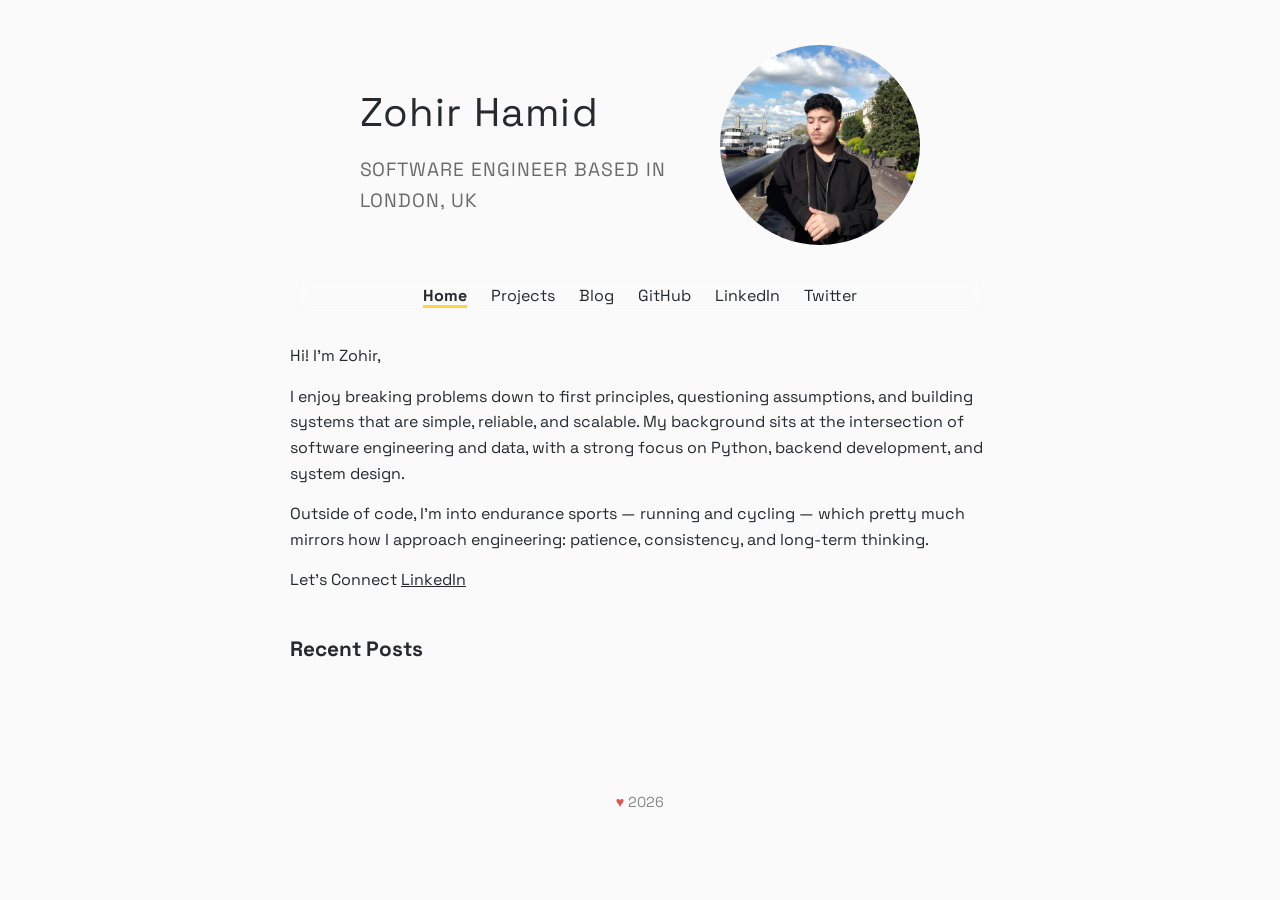
==== index.html @ b685f00c "deploy" ====
<!DOCTYPE html>
<html lang="en">
<head>
	<meta name="generator" content="Hugo 0.92.2" />
    <meta charset="UTF-8">
    <meta name="viewport" content="width=device-width, initial-scale=1.0">
    <title>Zohir Hamid | Zohir Hamid</title>
    <link href="https://fonts.googleapis.com/css2?family=Space+Grotesk:wght@400;700&display=swap" rel="stylesheet">
    <link rel="stylesheet" href="/style.css">
</head>
<body>
    <header>
        <div class="header-content">
            <div class="header-left">
                <h1>Zohir Hamid</h1>
                <h2>Software Engineer based in<br>London, UK</h2>
            </div>
            <div class="header-right">
                <img src="/img/profile.jpg" alt="Zohir Hamid">
            </div>
        </div>
    </header>

    <nav>
        
            <a href="/" class="active">Home</a>
        
            <a href="/projects/" >Projects</a>
        
            <a href="/blog/" >Blog</a>
        
            <a href="https://github.com/zohirhamid" >GitHub</a>
        
            <a href="https://www.linkedin.com/in/zohirhamid/" >LinkedIn</a>
        
            <a href="https://twitter.com/zohirhamid" >Twitter</a>
        
    </nav>

    <main>
        
<section>
    <p>Hi! I'm Zohir,</p>
    <p>I enjoy breaking problems down to first principles, questioning assumptions, and building systems that are simple, reliable, and scalable. My background sits at the intersection of software engineering and data, with a strong focus on Python, backend development, and system design.</p>
    <p>Outside of code, I’m into endurance sports — running and cycling — which pretty much mirrors how I approach engineering: patience, consistency, and long-term thinking.</p>
    <p>Let's Connect <a href="https://www.linkedin.com/in/zohirhamid/" target="_blank" rel="noopener noreferrer">LinkedIn</a></p>
</section>

<section>
    <h2>Recent Posts</h2>
    
        <p><a href="https://zohirhamid.github.io/blog/blogpost1/"></a></p>
    
</section>

    </main>

    <footer>
        <p><span class="heart">♥</span> 2026</p>
    </footer>
</body>
</html>
---- style.css ----
:root {
    --bg: #FAFAFA;
    --text: #262A2E;
    --width: 760px;
}

* {
    margin: 0;
    padding: 0;
    box-sizing: border-box;
}

html {
    max-width: var(--width);
    margin: 0 auto;
    padding: 10px 10px;
    background-color: var(--bg);
}

body {
    padding: 20px 20px;
    color: var(--text);
    font-family: 'Space Grotesk', sans-serif;
    line-height: 1.6;
}

a {
    color: var(--text);
}


/*  */
header {
    padding: 15px 15px 20px 15px;
}

.header-content {
    display: flex;
    justify-content: center;
    align-items: center;
    gap: 55px;
}

.header-left h1 {
    font-size: 2.5rem;
    font-weight: 400;
    letter-spacing: 0.03em;
    margin-bottom: 10px;
}

.header-left h2 {
    font-size: 1.2rem;
    font-weight: 400;
    letter-spacing: 0.05em;
    color: #6b6b6b;
    text-transform: uppercase;
}

.header-right img {
    width: 200px;
    height: 200px;
    border-radius: 50%;
    object-fit: cover;
    transition: filter 0.3s ease;
}

.header-right img:hover {
    filter: grayscale(0%);
}


nav {
    display: flex;
    gap: 20px;
    padding: 10px 0 10px 0;
    justify-content: center;
    gap: 24px;
    position: sticky;
    top: 0;
    background-color: rgba(250, 250, 250, 0);
    backdrop-filter: blur(10px);
    -webkit-backdrop-filter: blur(10px);
    z-index: 100;
}


nav a {
    text-decoration: none;
    font-weight: 400;
}

nav a:hover {
    font-weight: 700;
    text-decoration: underline;
    text-decoration-color: rgb(255, 212, 72);
    text-decoration-thickness: 3px;
    text-underline-offset: 4px;
}

nav a.active {
    font-weight: 700;
    text-decoration: underline;
    text-decoration-color: rgb(255, 212, 72);
    text-decoration-thickness: 3px;
    text-underline-offset: 4px;
}

/**/
main {
    padding: 25px 0;
}

main section {
    margin-bottom: 40px;
}

main p {
    margin-bottom: 15px;
}

main h2 {
    font-size: 1.3rem;
    margin-bottom: 15px;
}

main a {
    text-decoration: underline;
}

main a:hover {
    opacity: 0.7;
}


/* POSTS */
.post-card {
    padding-top: 20px;
}

.post-card:last-child {
    border-bottom: none;
}

.post-card h4 {
    font-size: 1.2rem;
    font-weight: 600;
    margin-bottom: 8px;
}

.post-card h4 a {
    text-decoration: none;
}

.post-card h4 a:hover {
    opacity: 0.6;
}

.post-excerpt {
    font-size: 0.95rem;
    color: #555;
    margin-bottom: 10px;
    line-height: 1.5;
}

.post-meta {
    font-size: 0.85rem;
    color: #888;
}

.categories {
    display: inline-flex;
    gap: 15px;
    padding: 15px 0;
    margin-bottom: 20px;
    flex-wrap: wrap;
    justify-content: center;
    border-top: 1px solid rgba(0,0,0,0.1);
    border-bottom: 1px solid rgba(0,0,0,0.1);
    width: 100%;
}

.category {
    font-size: 0.9rem;
    text-decoration: none;
    color: #666;
    transition: color 0.2s ease;
}

.category:hover {
    color: var(--text);
}

.category.active {
    color: var(--text);
    font-weight: 600;
}

/* Projects */
.projects-page {
    padding: 40px 0;
}

.project-card {
    display: grid;
    grid-template-columns: 140px 1fr;
    gap: 30px;
    padding: 35px 0;
    border-bottom: 1px solid rgba(0,0,0,0.06);
}

.project-card:first-child {
    padding-top: 0;
}

.project-card:last-child {
    border-bottom: none;
}

.project-image img {
    width: 140px;
    height: 140px;
    border-radius: 12px;
    object-fit: cover;
    box-shadow: 0 4px 20px rgba(0,0,0,0.08);
    transition: transform 0.3s ease, box-shadow 0.3s ease;
}

.project-image img:hover {
    transform: translateY(-3px);
    box-shadow: 0 8px 30px rgba(0,0,0,0.12);
}

.project-content {
    display: flex;
    flex-direction: column;
    justify-content: center;
}

.project-content h3 {
    font-size: 1.4rem;
    font-weight: 600;
    margin-bottom: 10px;
    letter-spacing: 0.01em;
}

.project-desc {
    font-size: 0.95rem;
    color: #555;
    line-height: 1.6;
    margin-bottom: 15px;
}

.project-tech {
    display: flex;
    flex-wrap: wrap;
    gap: 8px;
    margin-bottom: 18px;
}

.project-tech span {
    font-size: 0.75rem;
    padding: 4px 10px;
    background: rgba(0,0,0,0.05);
    border-radius: 20px;
    color: #666;
    letter-spacing: 0.02em;
}

.project-links {
    display: flex;
    gap: 20px;
}

.project-links a {
    font-size: 0.9rem;
    text-decoration: none;
    color: var(--text);
    font-weight: 500;
    transition: opacity 0.2s ease;
}

.project-links a:hover {
    opacity: 0.6;
}

/*POST*/
.post {
    padding: 40px 0;
}

.post-header {
    margin-bottom: 50px;
}

.back-link {
    display: inline-block;
    font-size: 0.9rem;
    color: #888;
    text-decoration: none;
    margin-bottom: 30px;
    transition: color 0.2s ease;
}

.back-link:hover {
    color: var(--text);
}

.post-header h1 {
    font-size: 2.4rem;
    font-weight: 600;
    line-height: 1.2;
    margin-bottom: 15px;
    letter-spacing: -0.02em;
}

.post-meta {
    font-size: 0.9rem;
    color: #888;
}

.post-meta .separator {
    margin: 0 8px;
}

.post-body {
    font-size: 1.05rem;
    line-height: 1.8;
}

.post-body h2 {
    font-size: 1.5rem;
    font-weight: 600;
    margin: 50px 0 20px 0;
    letter-spacing: -0.01em;
}

.post-body h3 {
    font-size: 1.2rem;
    font-weight: 600;
    margin: 40px 0 15px 0;
}

.post-body p {
    margin-bottom: 25px;
    color: #333;
}

.post-body a {
    color: var(--text);
    text-decoration: underline;
    text-underline-offset: 3px;
}

.post-body a:hover {
    opacity: 0.6;
}

.post-body ul,
.post-body ol {
    margin: 0 0 25px 25px;
}

.post-body li {
    margin-bottom: 10px;
    color: #333;
}

.post-body code {
    font-family: 'Fira Code', monospace;
    font-size: 0.9em;
    background: rgba(0,0,0,0.06);
    padding: 3px 7px;
    border-radius: 4px;
}

.post-body pre {
    background: #1a1a2e;
    color: #eee;
    padding: 25px;
    border-radius: 10px;
    overflow-x: auto;
    margin: 30px 0;
    line-height: 1.5;
}

.post-body pre code {
    background: none;
    padding: 0;
    font-size: 0.85rem;
}

.post-body blockquote {
    border-left: 3px solid var(--text);
    padding-left: 20px;
    margin: 30px 0;
    font-style: italic;
    color: #555;
}

.post-footer {
    margin-top: 60px;
    padding-top: 30px;
    border-top: 1px solid rgba(0,0,0,0.08);
    text-align: center;
}

.post-footer p {
    font-size: 0.95rem;
    color: #666;
}

.post-footer a {
    color: var(--text);
    text-decoration: underline;
}

.post-footer {
    margin-top: 60px;
    padding-top: 30px;
    border-top: 1px solid rgba(0,0,0,0.08);
}

.post-nav {
    display: flex;
    justify-content: space-between;
    gap: 20px;
}

.post-nav-link {
    text-decoration: none;
    flex: 1;
}

.post-nav-link.empty {
    visibility: hidden;
}

.post-nav-link.prev {
    text-align: left;
}

.post-nav-link.next {
    text-align: right;
}

.post-nav-label {
    display: block;
    font-size: 0.85rem;
    color: #888;
    margin-bottom: 5px;
}

.post-nav-title {
    display: block;
    font-size: 1rem;
    color: var(--text);
    font-weight: 500;
}

.post-nav-link:hover .post-nav-title {
    opacity: 0.6;
}

/* FOOTER */
footer {
    padding: 60px 0 40px 0;
    text-align: center;
}

footer p {
    font-size: 0.9rem;
    color: #888;
}

.heart {
    color: #e25555;
}

/* MOBILE */
@media (max-width: 600px) {
    html {
        padding: 10px 15px;
    }

    body {
        padding: 10px 10px;
    }

    header {
        padding: 10px 10px 15px 10px;
    }

    .header-content {
        flex-direction: column;
        gap: 20px;
        text-align: center;
    }

    .header-left h1 {
        font-size: 1.8rem;
    }

    .header-left h2 {
        font-size: 1rem;
    }

    .header-right img {
        width: 140px;
        height: 140px;
    }

    nav {
        gap: 15px;
        flex-wrap: wrap;
        justify-content: center;
    }

    main {
        padding: 15px 0;
    }

    main h2 {
        font-size: 1.1rem;
    }

    .categories {
        gap: 10px;
    }

    .category {
        font-size: 0.8rem;
    }

    .post-card h4 {
        font-size: 1.05rem;
    }

    .post-excerpt {
        font-size: 0.9rem;
    }

    .project-card {
        grid-template-columns: 1fr;
        gap: 15px;
    }

    .project-image img {
        width: 100%;
        height: 180px;
    }

    .project-content h3 {
        font-size: 1.2rem;
    }

    .project-desc {
        font-size: 0.9rem;
    }

    .post-header h1 {
        font-size: 1.7rem;
    }

    .post-body {
        font-size: 1rem;
    }

    .post-body h2 {
        font-size: 1.3rem;
    }

    .post-body h3 {
        font-size: 1.1rem;
    }

    .post-body pre {
        padding: 15px;
        font-size: 0.8rem;
    }

    .post-nav {
        flex-direction: column;
        gap: 15px;
    }

    .post-nav-link.next {
        text-align: left;
    }

    footer {
        padding: 40px 0 30px 0;
    }
}
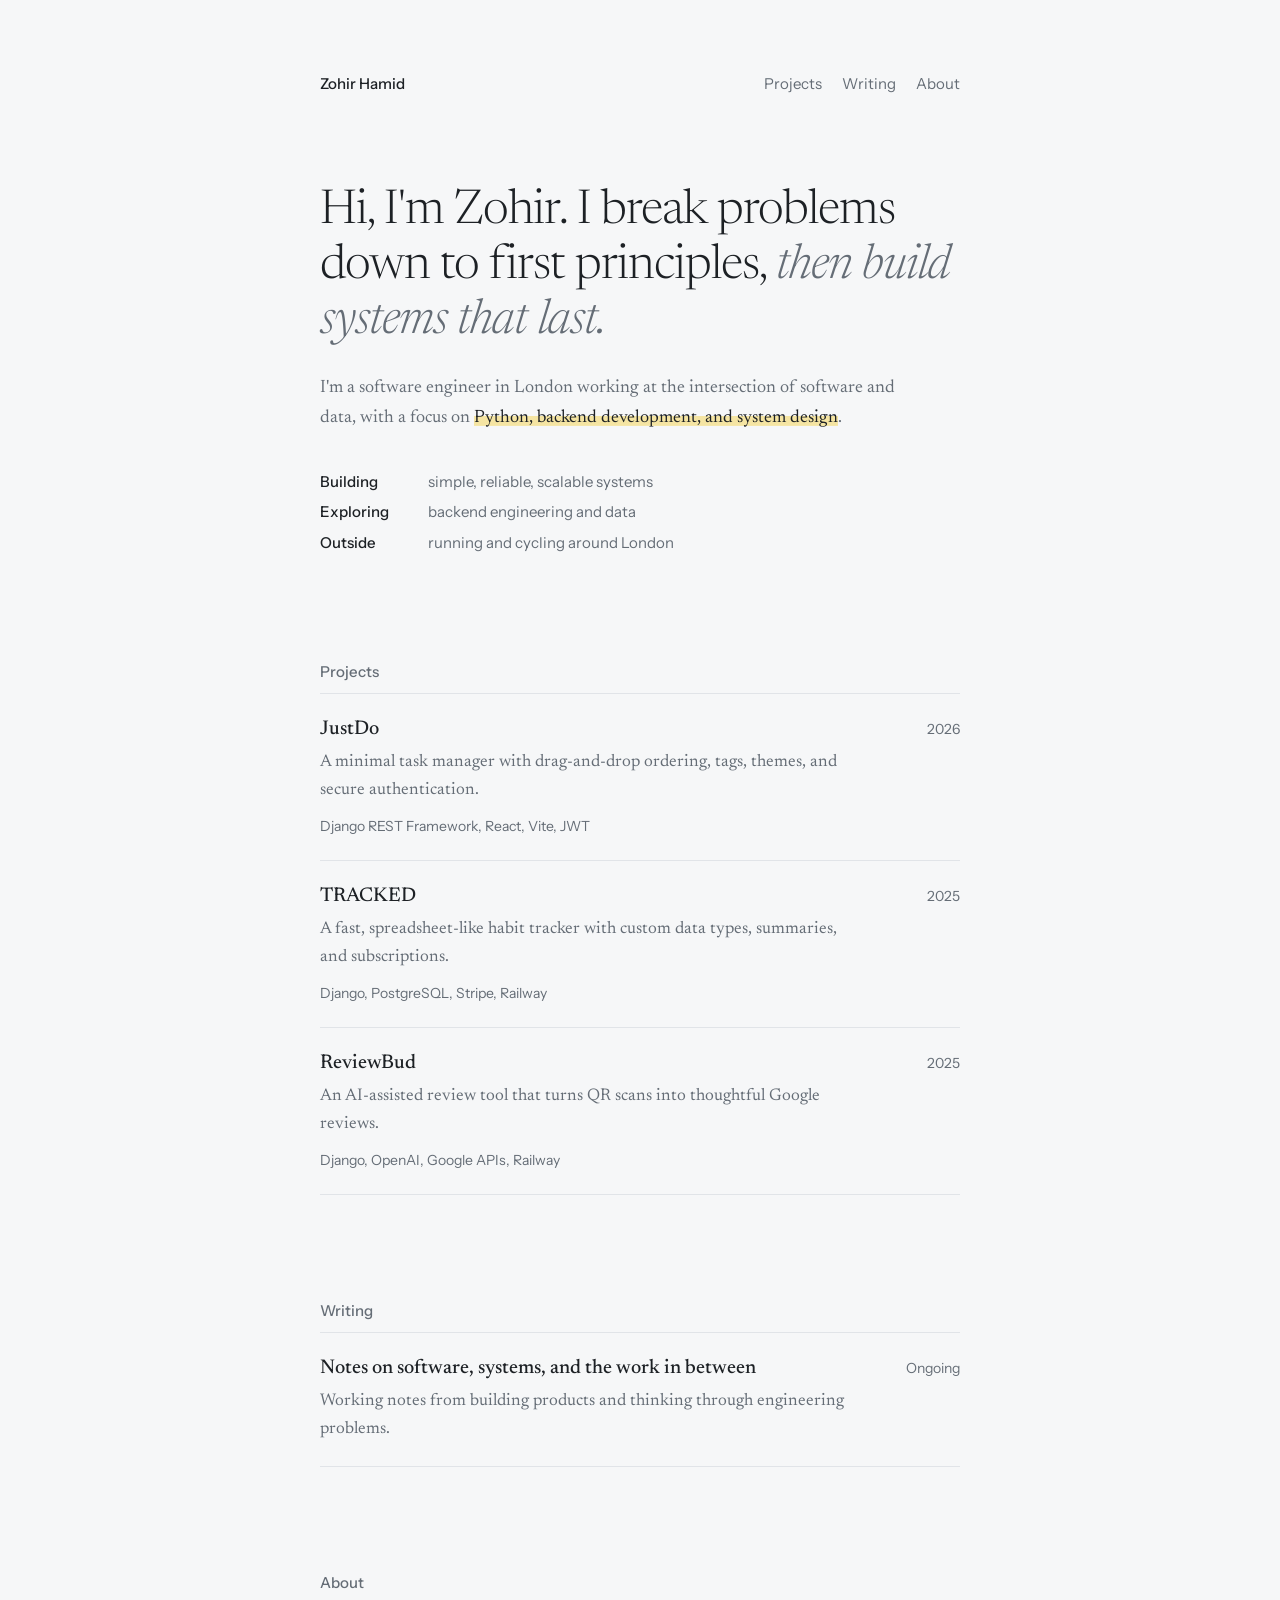
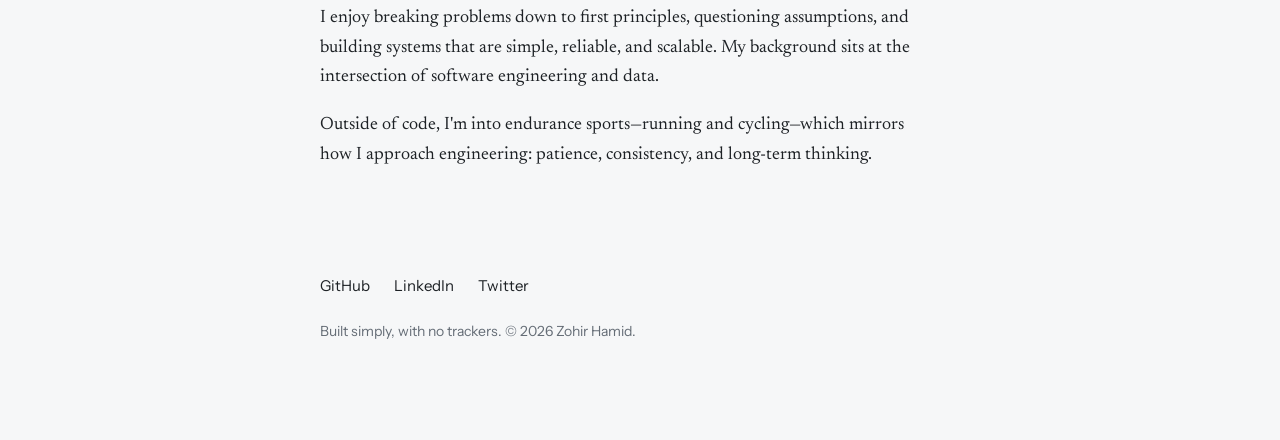
==== commit 6f84439f: "Redesign portfolio frontend" ====
--- a/index.html
+++ b/index.html
@@ -1,62 +1,91 @@
-<!DOCTYPE html>
+<!doctype html>
 <html lang="en">
 <head>
-	<meta name="generator" content="Hugo 0.92.2" />
-    <meta charset="UTF-8">
-    <meta name="viewport" content="width=device-width, initial-scale=1.0">
-    <title>Zohir Hamid | Zohir Hamid</title>
-    <link href="https://fonts.googleapis.com/css2?family=Space+Grotesk:wght@400;700&display=swap" rel="stylesheet">
-    <link rel="stylesheet" href="/style.css">
+  <meta charset="utf-8">
+  <meta name="viewport" content="width=device-width, initial-scale=1, viewport-fit=cover">
+  <meta name="description" content="Zohir Hamid is a software engineer in London focused on Python, backend development, data, and system design.">
+  <title>Zohir Hamid — Software Engineer</title>
+  <link rel="preconnect" href="https://fonts.googleapis.com">
+  <link rel="preconnect" href="https://fonts.gstatic.com" crossorigin>
+  <link href="https://fonts.googleapis.com/css2?family=Instrument+Sans:wght@400;500&family=Newsreader:ital,opsz,wght@0,6..72,300;0,6..72,400;0,6..72,500;1,6..72,300&display=swap" rel="stylesheet">
+  <link rel="stylesheet" href="/style.css">
 </head>
 <body>
-    <header>
-        <div class="header-content">
-            <div class="header-left">
-                <h1>Zohir Hamid</h1>
-                <h2>Software Engineer based in<br>London, UK</h2>
-            </div>
-            <div class="header-right">
-                <img src="/img/profile.jpg" alt="Zohir Hamid">
-            </div>
-        </div>
+  <div class="wrap">
+    <header class="site-header">
+      <a class="site-name" href="/" aria-current="page">Zohir Hamid</a>
+      <nav class="site-nav" aria-label="Main navigation">
+        <a href="#projects">Projects</a>
+        <a href="#writing">Writing</a>
+        <a href="#about">About</a>
+      </nav>
     </header>
 
-    <nav>
-        
-            <a href="/" class="active">Home</a>
-        
-            <a href="/projects/" >Projects</a>
-        
-            <a href="/blog/" >Blog</a>
-        
-            <a href="https://github.com/zohirhamid" >GitHub</a>
-        
-            <a href="https://www.linkedin.com/in/zohirhamid/" >LinkedIn</a>
-        
-            <a href="https://twitter.com/zohirhamid" >Twitter</a>
-        
-    </nav>
+    <main>
+      <div class="intro">
+        <h1>Hi, I'm Zohir. I break problems down to first principles, <em>then build systems that last.</em></h1>
+        <p class="lede">I'm a software engineer in London working at the intersection of software and data, with a focus on <span class="highlight">Python, backend development, and system design</span>.</p>
+        <ul class="lately" aria-label="At a glance">
+          <li><b>Building</b><span>simple, reliable, scalable systems</span></li>
+          <li><b>Exploring</b><span>backend engineering and data</span></li>
+          <li><b>Outside</b><span>running and cycling around London</span></li>
+        </ul>
+      </div>
 
-    <main>
-        
-<section>
-    <p>Hi! I'm Zohir,</p>
-    <p>I enjoy breaking problems down to first principles, questioning assumptions, and building systems that are simple, reliable, and scalable. My background sits at the intersection of software engineering and data, with a strong focus on Python, backend development, and system design.</p>
-    <p>Outside of code, I’m into endurance sports — running and cycling — which pretty much mirrors how I approach engineering: patience, consistency, and long-term thinking.</p>
-    <p>Let's Connect <a href="https://www.linkedin.com/in/zohirhamid/" target="_blank" rel="noopener noreferrer">LinkedIn</a></p>
-</section>
+      <section class="content-section" id="projects">
+        <h2 class="section-label">Projects</h2>
+        <a class="row" href="/projects/justdo/">
+          <div class="row-top">
+            <h3><span class="row-title">JustDo</span></h3>
+            <span class="row-meta">2026</span>
+          </div>
+          <p>A minimal task manager with drag-and-drop ordering, tags, themes, and secure authentication.</p>
+          <div class="row-stack">Django REST Framework, React, Vite, JWT</div>
+        </a>
+        <a class="row" href="/projects/tracked/">
+          <div class="row-top">
+            <h3><span class="row-title">TRACKED</span></h3>
+            <span class="row-meta">2025</span>
+          </div>
+          <p>A fast, spreadsheet-like habit tracker with custom data types, summaries, and subscriptions.</p>
+          <div class="row-stack">Django, PostgreSQL, Stripe, Railway</div>
+        </a>
+        <a class="row" href="/projects/reviewbud/">
+          <div class="row-top">
+            <h3><span class="row-title">ReviewBud</span></h3>
+            <span class="row-meta">2025</span>
+          </div>
+          <p>An AI-assisted review tool that turns QR scans into thoughtful Google reviews.</p>
+          <div class="row-stack">Django, OpenAI, Google APIs, Railway</div>
+        </a>
+      </section>
 
-<section>
-    <h2>Recent Posts</h2>
-    
-        <p><a href="https://zohirhamid.github.io/blog/blogpost1/"></a></p>
-    
-</section>
+      <section class="content-section" id="writing">
+        <h2 class="section-label">Writing</h2>
+        <a class="row" href="/blog/">
+          <div class="row-top">
+            <h3><span class="row-title">Notes on software, systems, and the work in between</span></h3>
+            <span class="row-meta">Ongoing</span>
+          </div>
+          <p>Working notes from building products and thinking through engineering problems.</p>
+        </a>
+      </section>
 
+      <section class="content-section about-copy" id="about">
+        <h2 class="section-label">About</h2>
+        <p>I enjoy breaking problems down to first principles, questioning assumptions, and building systems that are simple, reliable, and scalable. My background sits at the intersection of software engineering and data.</p>
+        <p>Outside of code, I'm into endurance sports—running and cycling—which mirrors how I approach engineering: patience, consistency, and long-term thinking.</p>
+      </section>
     </main>
 
-    <footer>
-        <p><span class="heart">♥</span> 2026</p>
+    <footer class="site-footer">
+      <div class="footer-links">
+        <a href="https://github.com/zohirhamid" target="_blank" rel="noopener noreferrer">GitHub</a>
+        <a href="https://www.linkedin.com/in/zohirhamid/" target="_blank" rel="noopener noreferrer">LinkedIn</a>
+        <a href="https://twitter.com/zohirhamid" target="_blank" rel="noopener noreferrer">Twitter</a>
+      </div>
+      <small>Built simply, with no trackers. © 2026 Zohir Hamid.</small>
     </footer>
+  </div>
 </body>
-</html>+</html>
--- a/style.css
+++ b/style.css
@@ -1,593 +1,431 @@
 :root {
-    --bg: #FAFAFA;
-    --text: #262A2E;
-    --width: 760px;
-}
-
-* {
-    margin: 0;
-    padding: 0;
-    box-sizing: border-box;
+  --bg: #f6f7f8;
+  --ink: #1d2125;
+  --muted: #656d76;
+  --line: #e1e4e8;
+  --accent: #2f5d62;
+  --highlight: rgb(244 214 92 / 55%);
+  --serif: "Newsreader", Georgia, "Times New Roman", serif;
+  --sans: "Instrument Sans", system-ui, -apple-system, "Segoe UI", sans-serif;
+  box-sizing: border-box;
+  color-scheme: light dark;
+  padding-top: env(safe-area-inset-top, 0);
+  padding-bottom: env(safe-area-inset-bottom, 0);
+}
+
+@media (prefers-color-scheme: dark) {
+  :root {
+    --bg: #16191c;
+    --ink: #e6e8ea;
+    --muted: #9aa1a9;
+    --line: #2a2f34;
+    --accent: #8dbfc4;
+    --highlight: rgb(214 176 52 / 40%);
+  }
 }
 
 html {
-    max-width: var(--width);
-    margin: 0 auto;
-    padding: 10px 10px;
-    background-color: var(--bg);
+  scroll-behavior: smooth;
+  scroll-padding-top: max(24px, env(safe-area-inset-top, 0));
+}
+
+*,
+*::before,
+*::after {
+  box-sizing: inherit;
 }
 
 body {
-    padding: 20px 20px;
-    color: var(--text);
-    font-family: 'Space Grotesk', sans-serif;
-    line-height: 1.6;
+  margin: 0;
+  background: var(--bg);
+  color: var(--ink);
+  font-family: var(--serif);
+  font-size: 18px;
+  line-height: 1.65;
+  -webkit-font-smoothing: antialiased;
 }
 
 a {
-    color: var(--text);
-}
-
-
-/*  */
-header {
-    padding: 15px 15px 20px 15px;
-}
-
-.header-content {
-    display: flex;
-    justify-content: center;
-    align-items: center;
-    gap: 55px;
-}
-
-.header-left h1 {
-    font-size: 2.5rem;
-    font-weight: 400;
-    letter-spacing: 0.03em;
-    margin-bottom: 10px;
-}
-
-.header-left h2 {
-    font-size: 1.2rem;
-    font-weight: 400;
-    letter-spacing: 0.05em;
-    color: #6b6b6b;
-    text-transform: uppercase;
-}
-
-.header-right img {
-    width: 200px;
-    height: 200px;
-    border-radius: 50%;
-    object-fit: cover;
-    transition: filter 0.3s ease;
-}
-
-.header-right img:hover {
-    filter: grayscale(0%);
-}
-
-
-nav {
-    display: flex;
-    gap: 20px;
-    padding: 10px 0 10px 0;
-    justify-content: center;
-    gap: 24px;
-    position: sticky;
-    top: 0;
-    background-color: rgba(250, 250, 250, 0);
-    backdrop-filter: blur(10px);
-    -webkit-backdrop-filter: blur(10px);
-    z-index: 100;
-}
-
-
-nav a {
-    text-decoration: none;
-    font-weight: 400;
-}
-
-nav a:hover {
-    font-weight: 700;
-    text-decoration: underline;
-    text-decoration-color: rgb(255, 212, 72);
-    text-decoration-thickness: 3px;
-    text-underline-offset: 4px;
-}
-
-nav a.active {
-    font-weight: 700;
-    text-decoration: underline;
-    text-decoration-color: rgb(255, 212, 72);
-    text-decoration-thickness: 3px;
-    text-underline-offset: 4px;
-}
-
-/**/
-main {
-    padding: 25px 0;
-}
-
-main section {
-    margin-bottom: 40px;
-}
-
-main p {
-    margin-bottom: 15px;
-}
-
-main h2 {
-    font-size: 1.3rem;
-    margin-bottom: 15px;
-}
-
-main a {
-    text-decoration: underline;
-}
-
-main a:hover {
-    opacity: 0.7;
-}
-
-
-/* POSTS */
-.post-card {
-    padding-top: 20px;
-}
-
-.post-card:last-child {
-    border-bottom: none;
-}
-
-.post-card h4 {
-    font-size: 1.2rem;
-    font-weight: 600;
-    margin-bottom: 8px;
-}
-
-.post-card h4 a {
-    text-decoration: none;
-}
-
-.post-card h4 a:hover {
-    opacity: 0.6;
-}
-
-.post-excerpt {
-    font-size: 0.95rem;
-    color: #555;
-    margin-bottom: 10px;
-    line-height: 1.5;
-}
-
-.post-meta {
-    font-size: 0.85rem;
-    color: #888;
-}
-
-.categories {
-    display: inline-flex;
-    gap: 15px;
-    padding: 15px 0;
-    margin-bottom: 20px;
+  color: inherit;
+  text-decoration-color: var(--line);
+  text-decoration-thickness: 1px;
+  text-underline-offset: 4px;
+}
+
+a:focus-visible {
+  border-radius: 2px;
+  outline: 2px solid var(--accent);
+  outline-offset: 4px;
+}
+
+.wrap {
+  width: min(100% - 48px, 640px);
+  margin-inline: auto;
+  padding-block: 72px 96px;
+}
+
+.site-header {
+  display: flex;
+  align-items: baseline;
+  justify-content: space-between;
+  gap: 24px;
+  margin-bottom: 88px;
+  font-family: var(--sans);
+  font-size: 15px;
+}
+
+.site-name {
+  font-weight: 500;
+  text-decoration: none;
+}
+
+.site-nav {
+  display: flex;
+  gap: 20px;
+  color: var(--muted);
+}
+
+.site-nav a,
+.site-footer a,
+.text-link,
+.back-link {
+  background: linear-gradient(var(--highlight), var(--highlight)) no-repeat 0 92% / 0 55%;
+  text-decoration: none;
+  transition: background-size 180ms ease, color 180ms ease;
+}
+
+.site-nav a:hover,
+.site-nav a[aria-current="page"],
+.site-footer a:hover,
+.text-link:hover,
+.back-link:hover {
+  color: var(--ink);
+  background-size: 100% 55%;
+}
+
+h1 {
+  max-width: 15em;
+  margin: 0 0 24px;
+  font-size: clamp(34px, 6.5vw, 48px);
+  font-weight: 300;
+  letter-spacing: -0.02em;
+  line-height: 1.15;
+}
+
+h1 em {
+  color: var(--muted);
+  font-weight: 300;
+}
+
+.page-intro {
+  max-width: 34em;
+  margin: 0;
+  color: var(--muted);
+}
+
+.lede {
+  max-width: 34em;
+  margin: 0 0 36px;
+  color: var(--muted);
+}
+
+.highlight {
+  color: var(--ink);
+  background: linear-gradient(var(--highlight), var(--highlight)) no-repeat 0 92% / 100% 55%;
+}
+
+.lately {
+  display: grid;
+  gap: 6px;
+  margin: 0;
+  padding: 0;
+  color: var(--muted);
+  font-family: var(--sans);
+  font-size: 15px;
+  list-style: none;
+}
+
+.lately li {
+  display: grid;
+  grid-template-columns: 96px 1fr;
+  gap: 12px;
+}
+
+.lately b {
+  color: var(--ink);
+  font-weight: 500;
+}
+
+.content-section {
+  margin-top: 104px;
+}
+
+.section-label {
+  margin: 0 0 8px;
+  color: var(--muted);
+  font-family: var(--sans);
+  font-size: 15px;
+  font-weight: 500;
+}
+
+.row {
+  position: relative;
+  display: block;
+  padding: 22px 0;
+  border-top: 1px solid var(--line);
+  color: inherit;
+  text-decoration: none;
+}
+
+.row:last-child {
+  border-bottom: 1px solid var(--line);
+}
+
+.row-top {
+  display: flex;
+  align-items: baseline;
+  justify-content: space-between;
+  gap: 16px;
+}
+
+.row h2,
+.row h3 {
+  margin: 0;
+  font-size: 20px;
+  font-weight: 500;
+  line-height: 1.35;
+}
+
+.row-title {
+  background: linear-gradient(var(--highlight), var(--highlight)) no-repeat 0 92% / 0 55%;
+  transition: background-size 180ms ease;
+}
+
+.row:hover .row-title,
+.row:focus-visible .row-title {
+  background-size: 100% 55%;
+}
+
+.row-meta,
+.row-stack,
+.eyebrow,
+.article-meta {
+  color: var(--muted);
+  font-family: var(--sans);
+  font-size: 14px;
+}
+
+.row-meta {
+  white-space: nowrap;
+}
+
+.row p {
+  max-width: 32em;
+  margin: 6px 0 0;
+  color: var(--muted);
+  font-size: 17px;
+}
+
+.row-stack {
+  margin-top: 10px;
+}
+
+.about-copy p {
+  max-width: 34em;
+  margin: 0 0 18px;
+}
+
+.about-copy p:last-child {
+  margin-bottom: 0;
+}
+
+.site-footer {
+  margin-top: 104px;
+  color: var(--muted);
+  font-family: var(--sans);
+  font-size: 15px;
+}
+
+.footer-links {
+  display: flex;
+  flex-wrap: wrap;
+  gap: 8px 24px;
+  margin-bottom: 20px;
+}
+
+.site-footer a {
+  color: var(--ink);
+}
+
+.site-footer small {
+  font-size: 14px;
+}
+
+.page-heading {
+  margin-bottom: 56px;
+}
+
+.page-heading h1 {
+  margin-bottom: 16px;
+}
+
+.empty-state {
+  padding: 24px 0;
+  border-block: 1px solid var(--line);
+  color: var(--muted);
+}
+
+.empty-state p {
+  margin: 0;
+}
+
+.article-header {
+  margin-bottom: 48px;
+}
+
+.back-link {
+  display: inline-block;
+  margin-bottom: 32px;
+  color: var(--muted);
+  font-family: var(--sans);
+  font-size: 14px;
+}
+
+.article-header h1 {
+  margin-bottom: 12px;
+}
+
+.article-meta {
+  display: flex;
+  flex-wrap: wrap;
+  gap: 6px;
+}
+
+.project-figure {
+  margin: 0 0 48px;
+  overflow: hidden;
+  border: 1px solid var(--line);
+  border-radius: 10px;
+  background: var(--line);
+}
+
+.project-figure img {
+  display: block;
+  width: 100%;
+  height: auto;
+}
+
+.article-body {
+  max-width: 34em;
+}
+
+.article-body h2 {
+  margin: 48px 0 12px;
+  font-family: var(--sans);
+  font-size: 15px;
+  font-weight: 500;
+}
+
+.article-body p {
+  margin: 0 0 20px;
+}
+
+.article-body a {
+  color: var(--accent);
+}
+
+.article-nav {
+  display: grid;
+  grid-template-columns: 1fr 1fr;
+  gap: 24px;
+  margin-top: 72px;
+  padding-top: 20px;
+  border-top: 1px solid var(--line);
+  font-family: var(--sans);
+  font-size: 14px;
+}
+
+.article-nav a {
+  text-decoration: none;
+}
+
+.article-nav a:last-child {
+  text-align: right;
+}
+
+.nav-label {
+  display: block;
+  margin-bottom: 2px;
+  color: var(--muted);
+  font-size: 13px;
+}
+
+.nav-title {
+  color: var(--ink);
+}
+
+@media (max-width: 520px) {
+  body {
+    font-size: 17px;
+  }
+
+  .wrap {
+    width: min(100% - 40px, 640px);
+    padding-top: 40px;
+  }
+
+  .site-header {
+    align-items: flex-start;
+    margin-bottom: 56px;
+  }
+
+  .site-nav {
     flex-wrap: wrap;
-    justify-content: center;
-    border-top: 1px solid rgba(0,0,0,0.1);
-    border-bottom: 1px solid rgba(0,0,0,0.1);
-    width: 100%;
-}
-
-.category {
-    font-size: 0.9rem;
-    text-decoration: none;
-    color: #666;
-    transition: color 0.2s ease;
-}
-
-.category:hover {
-    color: var(--text);
-}
-
-.category.active {
-    color: var(--text);
-    font-weight: 600;
-}
-
-/* Projects */
-.projects-page {
-    padding: 40px 0;
-}
-
-.project-card {
-    display: grid;
-    grid-template-columns: 140px 1fr;
-    gap: 30px;
-    padding: 35px 0;
-    border-bottom: 1px solid rgba(0,0,0,0.06);
-}
-
-.project-card:first-child {
-    padding-top: 0;
-}
-
-.project-card:last-child {
-    border-bottom: none;
-}
-
-.project-image img {
-    width: 140px;
-    height: 140px;
-    border-radius: 12px;
-    object-fit: cover;
-    box-shadow: 0 4px 20px rgba(0,0,0,0.08);
-    transition: transform 0.3s ease, box-shadow 0.3s ease;
-}
-
-.project-image img:hover {
-    transform: translateY(-3px);
-    box-shadow: 0 8px 30px rgba(0,0,0,0.12);
-}
-
-.project-content {
-    display: flex;
+    justify-content: flex-end;
+    gap: 4px 14px;
+  }
+
+  .content-section,
+  .site-footer {
+    margin-top: 80px;
+  }
+
+  .row-top {
+    align-items: flex-start;
     flex-direction: column;
-    justify-content: center;
-}
-
-.project-content h3 {
-    font-size: 1.4rem;
-    font-weight: 600;
-    margin-bottom: 10px;
-    letter-spacing: 0.01em;
-}
-
-.project-desc {
-    font-size: 0.95rem;
-    color: #555;
-    line-height: 1.6;
-    margin-bottom: 15px;
-}
-
-.project-tech {
-    display: flex;
-    flex-wrap: wrap;
-    gap: 8px;
-    margin-bottom: 18px;
-}
-
-.project-tech span {
-    font-size: 0.75rem;
-    padding: 4px 10px;
-    background: rgba(0,0,0,0.05);
-    border-radius: 20px;
-    color: #666;
-    letter-spacing: 0.02em;
-}
-
-.project-links {
-    display: flex;
-    gap: 20px;
-}
-
-.project-links a {
-    font-size: 0.9rem;
-    text-decoration: none;
-    color: var(--text);
-    font-weight: 500;
-    transition: opacity 0.2s ease;
-}
-
-.project-links a:hover {
-    opacity: 0.6;
-}
-
-/*POST*/
-.post {
-    padding: 40px 0;
-}
-
-.post-header {
-    margin-bottom: 50px;
-}
-
-.back-link {
-    display: inline-block;
-    font-size: 0.9rem;
-    color: #888;
-    text-decoration: none;
-    margin-bottom: 30px;
-    transition: color 0.2s ease;
-}
-
-.back-link:hover {
-    color: var(--text);
-}
-
-.post-header h1 {
-    font-size: 2.4rem;
-    font-weight: 600;
-    line-height: 1.2;
-    margin-bottom: 15px;
-    letter-spacing: -0.02em;
-}
-
-.post-meta {
-    font-size: 0.9rem;
-    color: #888;
-}
-
-.post-meta .separator {
-    margin: 0 8px;
-}
-
-.post-body {
-    font-size: 1.05rem;
-    line-height: 1.8;
-}
-
-.post-body h2 {
-    font-size: 1.5rem;
-    font-weight: 600;
-    margin: 50px 0 20px 0;
-    letter-spacing: -0.01em;
-}
-
-.post-body h3 {
-    font-size: 1.2rem;
-    font-weight: 600;
-    margin: 40px 0 15px 0;
-}
-
-.post-body p {
-    margin-bottom: 25px;
-    color: #333;
-}
-
-.post-body a {
-    color: var(--text);
-    text-decoration: underline;
-    text-underline-offset: 3px;
-}
-
-.post-body a:hover {
-    opacity: 0.6;
-}
-
-.post-body ul,
-.post-body ol {
-    margin: 0 0 25px 25px;
-}
-
-.post-body li {
-    margin-bottom: 10px;
-    color: #333;
-}
-
-.post-body code {
-    font-family: 'Fira Code', monospace;
-    font-size: 0.9em;
-    background: rgba(0,0,0,0.06);
-    padding: 3px 7px;
-    border-radius: 4px;
-}
-
-.post-body pre {
-    background: #1a1a2e;
-    color: #eee;
-    padding: 25px;
-    border-radius: 10px;
-    overflow-x: auto;
-    margin: 30px 0;
-    line-height: 1.5;
-}
-
-.post-body pre code {
-    background: none;
-    padding: 0;
-    font-size: 0.85rem;
-}
-
-.post-body blockquote {
-    border-left: 3px solid var(--text);
-    padding-left: 20px;
-    margin: 30px 0;
-    font-style: italic;
-    color: #555;
-}
-
-.post-footer {
-    margin-top: 60px;
-    padding-top: 30px;
-    border-top: 1px solid rgba(0,0,0,0.08);
-    text-align: center;
-}
-
-.post-footer p {
-    font-size: 0.95rem;
-    color: #666;
-}
-
-.post-footer a {
-    color: var(--text);
-    text-decoration: underline;
-}
-
-.post-footer {
-    margin-top: 60px;
-    padding-top: 30px;
-    border-top: 1px solid rgba(0,0,0,0.08);
-}
-
-.post-nav {
-    display: flex;
-    justify-content: space-between;
-    gap: 20px;
-}
-
-.post-nav-link {
-    text-decoration: none;
-    flex: 1;
-}
-
-.post-nav-link.empty {
-    visibility: hidden;
-}
-
-.post-nav-link.prev {
-    text-align: left;
-}
-
-.post-nav-link.next {
-    text-align: right;
-}
-
-.post-nav-label {
-    display: block;
-    font-size: 0.85rem;
-    color: #888;
-    margin-bottom: 5px;
-}
-
-.post-nav-title {
-    display: block;
-    font-size: 1rem;
-    color: var(--text);
-    font-weight: 500;
-}
-
-.post-nav-link:hover .post-nav-title {
-    opacity: 0.6;
-}
-
-/* FOOTER */
-footer {
-    padding: 60px 0 40px 0;
-    text-align: center;
-}
-
-footer p {
-    font-size: 0.9rem;
-    color: #888;
-}
-
-.heart {
-    color: #e25555;
-}
-
-/* MOBILE */
-@media (max-width: 600px) {
-    html {
-        padding: 10px 15px;
+    gap: 2px;
+  }
+
+  .lately li {
+    grid-template-columns: 80px 1fr;
+  }
+}
+
+@media (prefers-reduced-motion: no-preference) {
+  .intro > h1,
+  .intro > .lede,
+  .intro > .lately,
+  .page-heading {
+    animation: rise 700ms cubic-bezier(0.2, 0.7, 0.2, 1) both;
+  }
+
+  .intro > .lede {
+    animation-delay: 80ms;
+  }
+
+  .intro > .lately {
+    animation-delay: 160ms;
+  }
+
+  @keyframes rise {
+    from {
+      opacity: 0;
+      transform: translateY(8px);
     }
 
-    body {
-        padding: 10px 10px;
+    to {
+      opacity: 1;
+      transform: none;
     }
-
-    header {
-        padding: 10px 10px 15px 10px;
-    }
-
-    .header-content {
-        flex-direction: column;
-        gap: 20px;
-        text-align: center;
-    }
-
-    .header-left h1 {
-        font-size: 1.8rem;
-    }
-
-    .header-left h2 {
-        font-size: 1rem;
-    }
-
-    .header-right img {
-        width: 140px;
-        height: 140px;
-    }
-
-    nav {
-        gap: 15px;
-        flex-wrap: wrap;
-        justify-content: center;
-    }
-
-    main {
-        padding: 15px 0;
-    }
-
-    main h2 {
-        font-size: 1.1rem;
-    }
-
-    .categories {
-        gap: 10px;
-    }
-
-    .category {
-        font-size: 0.8rem;
-    }
-
-    .post-card h4 {
-        font-size: 1.05rem;
-    }
-
-    .post-excerpt {
-        font-size: 0.9rem;
-    }
-
-    .project-card {
-        grid-template-columns: 1fr;
-        gap: 15px;
-    }
-
-    .project-image img {
-        width: 100%;
-        height: 180px;
-    }
-
-    .project-content h3 {
-        font-size: 1.2rem;
-    }
-
-    .project-desc {
-        font-size: 0.9rem;
-    }
-
-    .post-header h1 {
-        font-size: 1.7rem;
-    }
-
-    .post-body {
-        font-size: 1rem;
-    }
-
-    .post-body h2 {
-        font-size: 1.3rem;
-    }
-
-    .post-body h3 {
-        font-size: 1.1rem;
-    }
-
-    .post-body pre {
-        padding: 15px;
-        font-size: 0.8rem;
-    }
-
-    .post-nav {
-        flex-direction: column;
-        gap: 15px;
-    }
-
-    .post-nav-link.next {
-        text-align: left;
-    }
-
-    footer {
-        padding: 40px 0 30px 0;
-    }
-}+  }
+}
